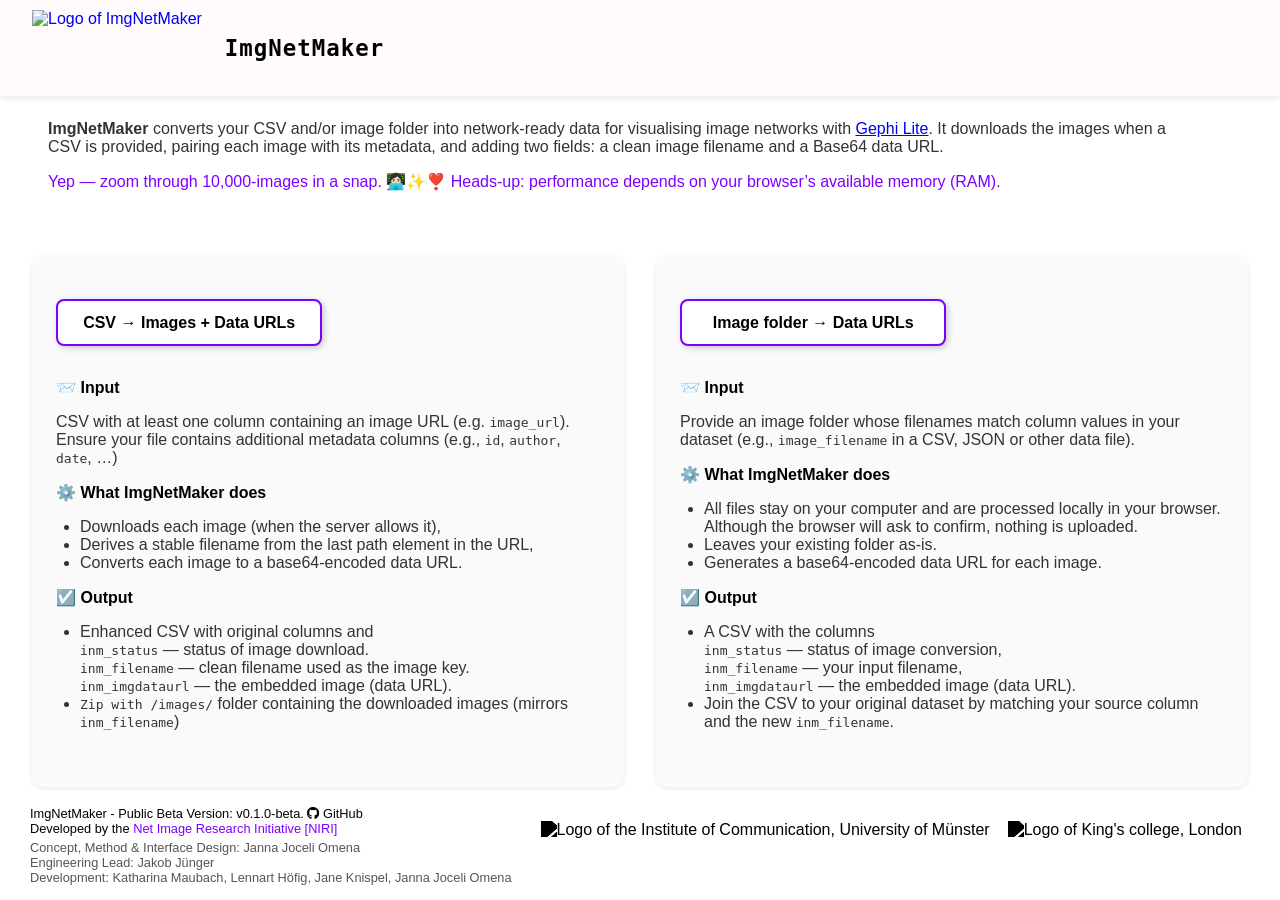
==== docs/index.html @ 1b12f12f "Add contributor credits to footer Co-Authored-By: Claude Opus 5.5 <noreply@anthropic.com> Claude-Ses" ====
<!DOCTYPE html>
<html lang="en">
<head>
    <meta charset="UTF-8">
    <meta name="viewport" content="width=device-width, initial-scale=1">
    <title>ImgNetMaker</title>
    <link rel="icon" type="image/png" href="src/img/favicon.png" />

    <link rel="stylesheet" href="https://cdnjs.cloudflare.com/ajax/libs/font-awesome/6.4.0/css/all.min.css" />

    <link rel="stylesheet" href="src/css/app.css">
    <link rel="stylesheet" href="src/css/widgets.css">
    <link rel="stylesheet" href="src/css/flow.css">

    <script src="https://cdn.jsdelivr.net/npm/three@0.152.2/build/three.min.js"></script>
    <script src="src/js/shader.js"></script>
</head>
<body>

<div id="pageWidget" class="stage-start">

  <header>
    <a href="index.html">
    <img src="src/img/favicon.png" alt="Logo of ImgNetMaker" class="headerLogo">
    <h1 class="headerTitle">ImgNetMaker</h1>
    </a>
  </header>

  <div id="contentWrapper">
    <section id="introWrapper">
      <div class="text-block">
        <p>
          <strong>ImgNetMaker</strong> converts your CSV and/or image folder into
          network-ready data for visualising image networks with
          <a href="https://gephi.org/gephi-lite/" target="_blank" rel="noopener">Gephi Lite</a>.
          It downloads the images when a CSV is provided, pairing each image with
          its metadata, and adding two fields: a clean image filename and a Base64 data URL.
        </p>
        <p class="accent">
          Yep — zoom through 10,000-images in a snap. 👩🏻‍💻✨❣️ Heads-up: performance depends on your browser’s
          available memory (RAM).
        </p>
      </div>
    </section>

    <div class="two-columns">
      <section>

        <div class="text-block">
          <h1>
            <a href="src/index.html?mode=getimg" class="linkbutton">CSV → Images + Data URLs</a>
          </h1>
        </div>

        <div class="text-block">
          <h2>📨 Input</h2>
          <p>
            CSV with at least one column containing an image URL (e.g. <code>image_url</code>).
            Ensure your file contains additional metadata columns (e.g., <code>id</code>,
            <code>author</code>, <code>date</code>, …)
          </p>

          <h2>⚙️ What ImgNetMaker does</h2>
          <ul>
            <li>Downloads each image (when the server allows it),</li>
            <li>Derives a stable filename from the last path element in the URL,</li>
            <li>Converts each image to a base64-encoded data URL.</li>
          </ul>

          <h2>☑️ Output</h2>
          <ul>
            <li>
              Enhanced CSV with original columns and<br>
              <code>inm_status</code> — status of image download.<br>
              <code>inm_filename</code> — clean filename used as the image key.<br>
              <code>inm_imgdataurl</code> — the embedded image (data URL).
            </li>
            <li>
              <code>Zip with /images/</code> folder containing the downloaded images
              (mirrors <code>inm_filename</code>)
            </li>
          </ul>
        </div>

      </section>

      <section>
        <div class="text-block">
          <h1>
            <a href="src/index.html?mode=geturl" class="linkbutton">Image folder → Data URLs</a>
          </h1>
        </div>

        <div class="text-block">
          <h2>📨 Input</h2>
          <p>
            Provide an image folder whose filenames match column values in your dataset
            (e.g., <code>image_filename</code> in a CSV, JSON or other data file).
          </p>

          <h2>⚙️ What ImgNetMaker does</h2>
          <ul>
            <li>
                All files stay on your computer and are processed locally in your browser.
                Although the browser will ask to confirm, nothing is uploaded.
            </li>
            <li>Leaves your existing folder as-is.</li>
            <li>Generates a base64-encoded data URL for each image.</li>
          </ul>

          <h2>☑️ Output</h2>
          <ul>
            <li>
              A CSV with the columns<br>
              <code>inm_status</code> — status of image conversion,<br>
              <code>inm_filename</code> — your input filename, <br>
              <code>inm_imgdataurl</code> — the embedded image (data URL).
            </li>
            <li>Join the CSV to your original dataset by matching your source column and the new <code>inm_filename</code>.</li>
          </ul>
        </div>

      </section>
    </div>

     <section>
          <div class="text-block">
                <h2>What's next: How to create image networks with Gephi Lite?</h2>

                <p>
                    Build the bipartite network with
                    <a href="https://medialab.github.io/table2net/" target="_blank" rel="noopener">Table2Net</a>.
                </p>

                <ul>
                    <li>Include <code>inm_imgdataurl</code> as an attribute on the <strong>image</strong> nodes (along with any
                        other metadata).
                    </li>
                    <li>Export as <strong>GEXF</strong> (nodes, edges, and attributes).</li>
                </ul>
                <p>
                    Open in Gephi Lite
                </p>
                <ul>
                    <li>Drag and drop the <code>.gexf</code> file into <a href="https://gephi.org/gephi-lite/" target="_blank" rel="noopener">Gephi Lite</a>.</li>
                </ul>
                <p>
                    Display images
                </p>
                <ul>
                    <li>Go to <strong>Appearance → Nodes → Images</strong>.</li>
                    <li>Set images from <em>Attribute</em> and choose the <code>inm_imgdataurl</code> column (in Gephi Lite it may
                        appear under some name such as <em>attr_1_1</em>).
                    </li>
                </ul>

            </div>
      </section>
  </div>


    <footer>
      <div id="footertext">
        <p class="hide-small">
          ImgNetMaker - Public Beta Version: v0.1.0-beta.
          <i class="fab fa-github" aria-hidden="true"></i>
          <a href="https://github.com/datavana/imgnetmkr" target="_blank">GitHub</a>
        </p>
        <p>
          Developed by the
          <a href="https://github.com/datavana/imgnetmkr?tab=readme-ov-file#contributions" class="accent">
            Net Image Research Initiative [NIRI]
          </a>
        </p>
        <p class="credits">
          Concept, Method &amp; Interface Design: Janna Joceli Omena<br>
          Engineering Lead: Jakob Jünger<br>
          Development: Katharina Maubach, Lennart Höfig, Jane Knispel, Janna Joceli Omena
        </p>
      </div>
      <div id="inslogo">
        <img src="src/img/logo_ifk.svg" alt="Logo of the Institute of Communication, University of Münster" class="headerLogo">
        <img src="src/img/logo_kc.svg" alt="Logo of King's college, London" class="headerLogo">
      </div>
    </footer>

</div>
</body>
</html>
---- docs/src/css/app.css ----
:root {
    --base-corner-radius: 10px;
    --main-bg-color: white;
    --header-bg: url("../img/background_100.jpg");
    --button-bg-color: white; /* primary button background */
    --fail-bg-color: #F38CA9; /* fail status background */
    --success-bg-color: #C8F5D3; /* success status background */
    --log-font-color:  #666;
    --landing-bg-color: #7C00FF;
    --color-accent: #7C00FF;
    --inm-bg-color: #efefff;
}

/*
 * General settings --------------------------------
 */
html, body {
    height: 100%;
    margin: 0;
    padding: 0;
    font-family: "Segoe UI", Roboto, sans-serif;
    background: var(--main-bg-color);
    color: #333;
}

h1 {

}

h2 {
    color: black;
    margin-top: 1rem;
    margin-bottom: 0.5rem;
    display: flex;
    align-items: center;
    gap: 0.5rem;
    font-size: 1rem;
}

button {
    background: white;
    color: black;
    border: 0.125rem solid black;
    padding: 0.6rem 1.2rem;
    border-radius: 0.5rem;
    cursor: pointer;
    font-size: 1rem;
    transition: background 0.2s ease-in-out,
    box-shadow 0.2s ease-in-out;
    box-shadow: 0.125rem 0.125rem 0.375rem rgba(0, 0, 0, 0.2);
}

button:hover {
    background: #f5f5f5;
    box-shadow: 0.1875rem 0.1875rem 0.5rem rgba(0, 0, 0, 0.3);
}

button:disabled {
    background: #ccc;
    cursor: not-allowed;
}

button.button-inline {
    display: inline-block;
}

.button {
    background: white;
    color: black;
    border: 0.125rem solid black;
    padding: 0.6rem 1.2rem;
    border-radius: 8px;
    cursor: pointer;
    font-size: 1rem;
    transition: background 0.2s ease-in-out, box-shadow 0.2s ease-in-out;
    box-shadow: 0.125rem 0.125rem 0.375rem rgba(0, 0, 0, 0.2);
    text-align: center;
}

.button:hover {
    background: #f5f5f5;
    box-shadow: 0.1875rem 0.1875rem 0.5rem rgba(0, 0, 0, 0.3);
}

input[type="file"] {
    display: none;
}

.input-wrapper-select label {
  display: block;
  font-size: 0.9rem;
}

.input-wrapper-select select {
  display: block;
  width: 100%;
  font-size: 1rem;
}

table {
    border-collapse: collapse;
    width: 100%;
    background: white;
    border-radius: 0.5rem;
    overflow: auto;
    box-shadow: 0 0.125rem 0.375rem rgba(0, 0, 0, 0.05);
}

th, td {
    border: 0.0625rem solid #eee;
    padding: 0.6rem 1rem;
    font-size: 1rem;
    white-space: nowrap;
    overflow: hidden;
    text-overflow: ellipsis;
    max-width: 20em;
}

th {
    background: white; /* slightly darker than #FAF0E6 */
    text-align: left;
    font-weight: 600;
}

td.status {
    width: 2rem;
    text-align: center;
}

th.row-number, th.inm-column {
    background-color: var(--inm-bg-color);
}

.success td.row-number {
    background-color: var(--success-bg-color);
}

.fail td.row-number {
    background-color: var(--fail-bg-color);
}

ul {
    list-style-position: outside;
    padding-left: 1.5em;
    margin-left: 0;
}

.accent {
    color: var(--color-accent);
}

/**
 * Page container and layout --------------------------------
 */

canvas#warpCanvas {
    display: none;
    width: 100%;
    height: 100%;
    /*mix-blend-mode: multiply;*/
}

#pageWidget {
    margin: 0;
    height: 100%;
    display: flex;
    flex-direction: column; /* stack children vertically */
}

#contentWrapper {
    flex: 1;
    overflow: auto;
}

/* Header */

header {
    position: relative;
    background: var(--header-bg);
    background-size: cover;
    background-position: center;
    color: white;
    padding: 0.5rem 2rem;
    box-shadow: 0 2px 6px rgba(0, 0, 0, 0.1);
    z-index: 1;
    height: 80px;
    display: flex;
}

header::before {
    content: "";
    position: absolute;
    top: 0;
    left: 0;
    width: 100%;
    height: 100%;
    background-color: rgba(255, 240, 245, 0.3);
    pointer-events: none;
    z-index: 0;
}

header a {
    display: flex;
    align-items: center;
    gap: 15px;
}

header a,
header a:hover,
header a:focus {
    text-decoration: none;
}

/* Logo styling */
.headerLogo {
    height: 95%;
    width: auto;
    flex-shrink: 0;
    position: relative;
    z-index: 2;
    margin-right: 0.5em;
}

h1.headerTitle {
    font-family: monospace; /* typewriter style */
    color: #000000; /* black text */
    font-size: 1.4rem; /* adjust as needed */
    margin: 0; /* remove default margin */
    position: relative;
    font-weight: 570;
    z-index: 2; /* above overlay */
    letter-spacing: 1px; /* optional typewriter spacing */
}


.two-columns {
    display: flex;
    flex-wrap: wrap; /* allows stacking on smaller screens */
    gap: 2rem; /* space between the boxes */
    justify-content: center; /* centers the boxes horizontally */
    padding: 2rem; /* space from screen edges */
    box-sizing: border-box;
}

.two-columns section {
    flex: 1 1 18.75rem; /* grow, shrink, min width */
    box-sizing: border-box;
    padding: 1.5rem;
    background: #fafafa;
    border-radius: 0.75rem;
    box-shadow: 0 0.125rem 0.375rem rgba(0, 0, 0, 0.08);
}

.text-block {
    max-width: 37.5rem;
    margin-bottom: 2em;
}

/*
 * Intro section --------------------------------
 */

section#introWrapper {
    display: flex;
    flex-direction: row;
}

section#introWrapper div.text-block {
    flex: 2;
    padding: 0.5rem 1rem;
    margin: 0.5rem 1rem 0;
    font-size: 1rem;
    max-width: 70rem;
}

#contentWrapper > section > div.text-block {
    padding: 0 2rem 1rem 2rem;
    font-size: 1rem;
    max-width: 70rem;
}

/*
 * Fetch section --------------------------------
 */

.box {
    padding: 1.5rem;
    background: white;
    border-radius: var(--base-corner-radius);
    margin: 0.75rem 1rem;
    display: flex;
    align-items: center;
    gap: 1rem;
    font-size: 1rem;
}

#fetchWidget {
    display: flex;
}

#fileName {
    margin-left: 1rem;
    font-style: italic;
    color: #333;
}

/* Progress controls */
#progressControls {
    display: flex;
    flex: 1;
}

#progress {
    font-weight: bold;
    margin-left: 2em;
}

/* Thumbnails area */
#thumbsWidget {
    flex: 1;
    display: flex;
    flex-wrap: wrap; /* wrap into new rows */
    justify-content: flex-start; /* align items to the left */
    align-items: flex-start;
    gap: 0.5rem;
    margin-top: 1rem;

    height: auto; /* grow as needed */
    max-height: none; /* no cutoff */
    overflow: hidden;
}

/* Thumbnails */
#thumbsWidget img {
    max-width: 9.375rem; /* don’t upscale */
    height: auto; /* keep proportions */
    border-radius: 0.375rem;
    box-shadow: 0 0.125rem 0.25rem rgba(0, 0, 0, 0.1);
    object-fit: contain; /* never crop */
}

/*
 * Data section --------------------------------
 */

#dataWrapper {
    display: flex;
    flex-direction: row;
    flex: 1; /* middle row grows */
    padding: 1rem; /* spacing so table isn’t glued to edges */
    overflow: auto;
}

/* Table */
.tableWrapper {
    flex: 2;
    overflow: auto;
}

/* Log */
#logWidget {
    flex: 1;
    display: none;
    overflow: auto;
    margin-left: 3em;
}

#logWidget.log-notempty {
    display: flex;
}

#toggleLogBtn,
#showLogBtn {
    display: none;
}

/* Log Viewer Styles */
.log-section {
    border-top: 0.0625rem solid #ccc;
    background: #f9f9f9;
    display: flex;
    flex-direction: column;
}

.log-header {
    display: flex;
    align-items: center;
    gap: 1rem;
    padding: 0.5rem 1rem;
    background-color: var(--fail-bg-color);
    border-bottom: 1px solid #ddd;
}

.log-header h3 {
    margin: 0;
    font-size: 1rem;
}

.log-header button {
    padding: 0.25rem 0.5rem;
    font-size: 0.8rem;
    border: 0.0625rem solid #ccc;
    background: white;
    cursor: pointer;
    border-radius: 0.1875rem;
}

.log-header button:hover {
    background: #f0f0f0;
}

.log-data {
    flex: 1;
    overflow-y: auto;
    padding: 0.5rem;
}

.log-entry {
    margin-bottom: 0.5rem;
    padding: 0.5rem;
    background: white;
    border: 1px solid #ddd;
    border-radius: 0.1875rem;
    border-left: 0.1875rem solid var(--fail-bg-color);
    color: var(--log-font-color);
    font-size: 0.75rem;
}

.log-meta {
    white-space: nowrap;
    margin-bottom: 0.25rem;
}

.log-meta div {
    display: inline-block;
}

.log-details {
    padding-top: 0.25rem;
}

/*
 * Footer section --------------------------------
 */
footer {
    display: flex;
    margin-top: auto;
    justify-content: space-between; /* text left, logos right */
    align-items: center;
    padding: 0.9375rem 1.875rem;
    background-color: white;
    color: black;
}

#footertext p {
    margin: 0;
    font-weight: normal;
    font-size: 0.8rem;

}

#footertext a {
    color: black;
    text-decoration: none;
}

#footertext a.accent {
  color: var(--color-accent);
}

#footertext a:hover {
    text-decoration: underline;
}

/* Logos container */
#inslogo {
    display: flex;
    gap: 0.625rem;
    align-items: center;
}

/* Logos themselves */
#inslogo img {
    height: 3.125rem; /* small size */
    width: auto; /* keep aspect ratio */
    filter: brightness(0); /* make black */
}

/* Buttons */
.linkbutton {
    display: inline-block; /* works well inside <h1> */
    background: white;
    color: black;
    border: 0.125rem solid var(--landing-bg-color); /* 2px → 0.125rem */
    padding: 0.6rem 1.2rem; /* already in rem, keep */
    border-radius: 0.5rem; /* 8px → 0.5rem */
    cursor: pointer;
    font-size: 1rem;
    line-height: 1.5; /* vertical centering */
    width: 14rem;
    text-align: center;
    text-decoration: none;
    transition: background 0.2s ease-in-out, box-shadow 0.2s ease-in-out;
    box-shadow: 0.125rem 0.125rem 0.375rem rgba(0, 0, 0, 0.2); /* 2px 2px 6px → 0.125rem 0.125rem 0.375rem */
}

.linkbutton:hover {
    background: #f0f0f0;
    box-shadow: 0.25rem 0.25rem 0.625rem rgba(0, 0, 0, 0.3); /* hover shadow slightly bigger */
}


/* Small screens */

@media (max-width: 600px) {
    #contentWrapper {
        overflow: visible;
    }

    .two-columns {
        flex-direction: column; /* stack columns vertically */
        padding: 1rem; /* reduce padding a bit on smaller screens */
        gap: 1.5rem; /* less gap between sections */
    }

    .two-columns section {
        flex: 1 1 100%; /* full width for each section */
        padding: 0.9rem;
        font-size: 1.1rem;
    }

    /* let text block fill available width */
    section#introWrapper div.text-block,
    .text-block {
        max-width: 100%;
        flex: auto;
    }

    /* Increase header font-size and height a bit on mobile */
    header {
        height: 100px;
        padding: 1rem 1.5rem;
    }

    h1.headerTitle {
        font-size: 1.8rem; /* bigger heading */
    }

    .headerLogo {
        max-height: 80px;
    }

    .hide-small {
        display: none;
    }

    #fetchWidget,
    .inputWrapper {
        flex-direction: column;
    }
}

@media (max-width: 400px) {
    .headerLogo {
        max-height: 60px;
    }
}

/**
 * Build network section --------------------------------
 */

.network-box {
    flex-direction: column;
    align-items: stretch;
    width: 100%;
    box-sizing: border-box;
}

.network-title {
    margin: 0;
    font-size: 1.1rem;
}

.network-row {
    display: flex;
    flex-wrap: wrap;
    align-items: flex-end;
    gap: 1rem;
}

.network-fieldset {
    border: 1px solid #ddd;
    border-radius: 0.5rem;
    padding: 0.5rem 0.75rem;
    margin: 0;
    width: 100%;
}

.network-fieldset legend {
    font-size: 0.9rem;
    padding: 0 0.25rem;
}

#networkColumns {
    display: flex;
    flex-wrap: wrap;
    gap: 0.4rem 1rem;
}

.network-column {
    font-size: 0.95rem;
    cursor: pointer;
    white-space: nowrap;
}

.network-hint {
    font-size: 0.9rem;
    color: #666;
    margin: 0;
}

#footertext p.credits {
    margin-top: 0.25rem;
    color: #555;
}
---- docs/src/css/flow.css ----
/* Mode-specific adjustments */

.hide {
    display: none;
}

/** Start stage **/
.stage-start.mode-geturl .show-stage-start.show-mode-geturl,
.stage-start.mode-getimg .show-stage-start.show-mode-getimg {
    display: flex;
}

.stage-start .hide-stage-start {
    display: none;
}

/** Select stage **/
.stage-select.mode-geturl .show-stage-select.show-mode-geturl,
.stage-select.mode-getimg .show-stage-select.show-mode-getimg {
    display: flex;
}

.stage-select.stage-select-column .show-stage-select-column {
    display: flex;
}

.stage-source-csv .show-stage-source-csv,
.stage-source-folder .show-stage-source-folder {
    display: flex;
}

.stage-source-csv .show-stage-source-csv,
.stage-source-folder .show-stage-source-folder {
    display: flex;
}

/** Fetch stage **/
.stage-fetch .show-stage-fetch {
  display: flex;
}

/** Ready stage **/
.stage-ready .show-stage-ready {
  display: flex;
}

.stage-ready.stage-ready-zip button.show-stage-ready-zip,
.stage-ready.stage-ready-csv button.show-stage-ready-csv {
    display: inline-block;
}
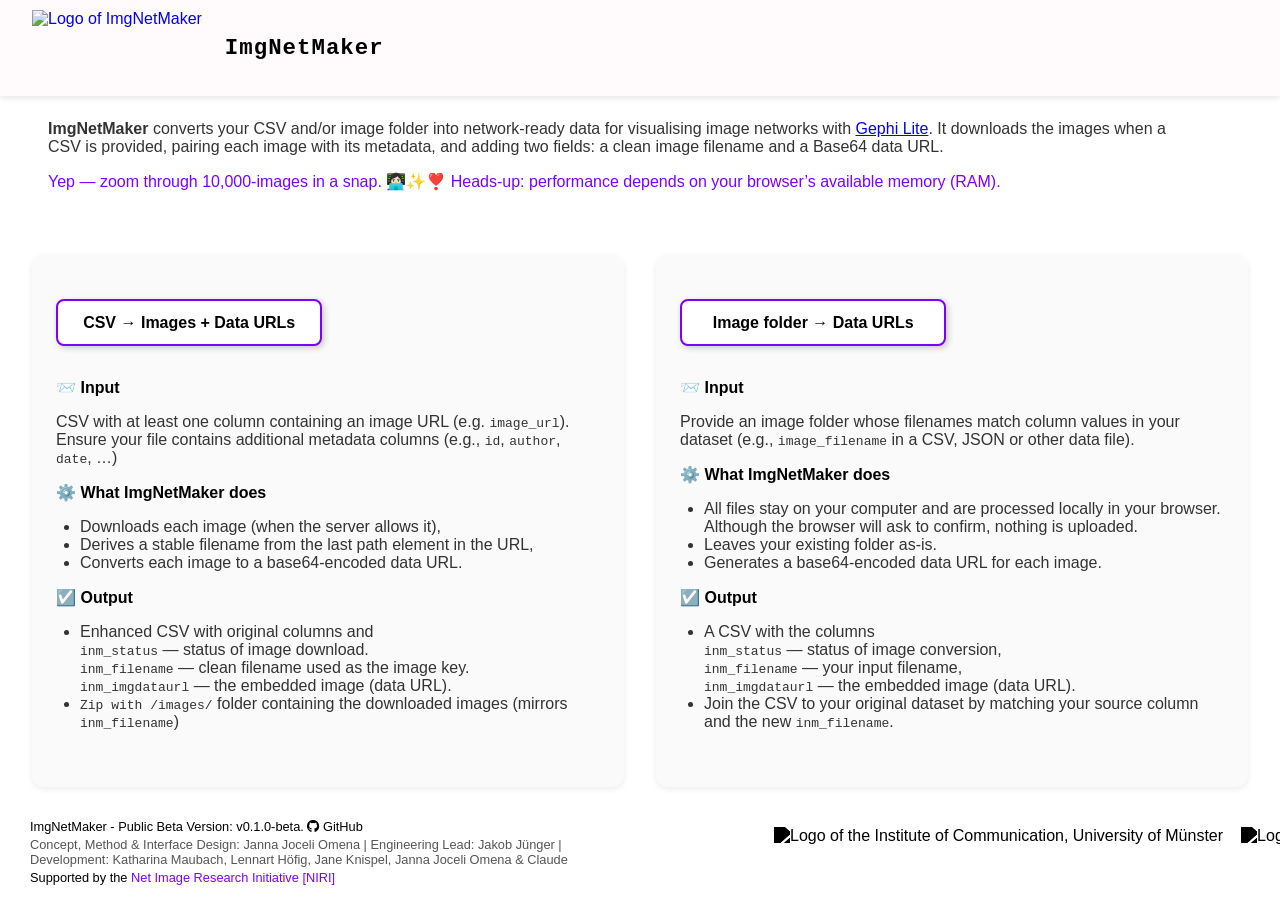
==== commit 8a6bcd1d: "Footer: one-line credits, link to jannajoceli/imgnetmaker, 'Supported by' NIRI Co-Authored-By: Claud" ====
--- a/docs/index.html
+++ b/docs/index.html
@@ -164,18 +164,16 @@
         <p class="hide-small">
           ImgNetMaker - Public Beta Version: v0.1.0-beta.
           <i class="fab fa-github" aria-hidden="true"></i>
-          <a href="https://github.com/datavana/imgnetmkr" target="_blank">GitHub</a>
+          <a href="https://github.com/jannajoceli/imgnetmaker" target="_blank" rel="noopener">GitHub</a>
+        </p>
+        <p class="credits">
+          <span>Concept, Method &amp; Interface Design: Janna Joceli Omena</span> |
+          <span>Engineering Lead: Jakob Jünger</span> |
+          <span>Development: Katharina Maubach, Lennart Höfig, Jane Knispel, Janna Joceli Omena &amp; Claude</span>
         </p>
         <p>
-          Developed by the
-          <a href="https://github.com/datavana/imgnetmkr?tab=readme-ov-file#contributions" class="accent">
-            Net Image Research Initiative [NIRI]
-          </a>
-        </p>
-        <p class="credits">
-          Concept, Method &amp; Interface Design: Janna Joceli Omena<br>
-          Engineering Lead: Jakob Jünger<br>
-          Development: Katharina Maubach, Lennart Höfig, Jane Knispel, Janna Joceli Omena
+          Supported by the
+          <a href="https://github.com/datavana/imgnetmkr?tab=readme-ov-file#contributions" class="accent" target="_blank" rel="noopener">Net Image Research Initiative [NIRI]</a>
         </p>
       </div>
       <div id="inslogo">
--- a/docs/src/css/app.css
+++ b/docs/src/css/app.css
@@ -452,6 +452,12 @@
     color: black;
 }
 
+#footertext {
+    flex: 1 1 auto;
+    min-width: 0;
+    padding-right: 1.5rem;
+}
+
 #footertext p {
     margin: 0;
     font-weight: normal;
@@ -621,6 +627,11 @@
 }
 
 #footertext p.credits {
-    margin-top: 0.25rem;
+    margin: 0.2rem 0;
     color: #555;
 }
+
+/* Wrap between roles, never inside a name */
+#footertext p.credits span {
+    white-space: nowrap;
+}
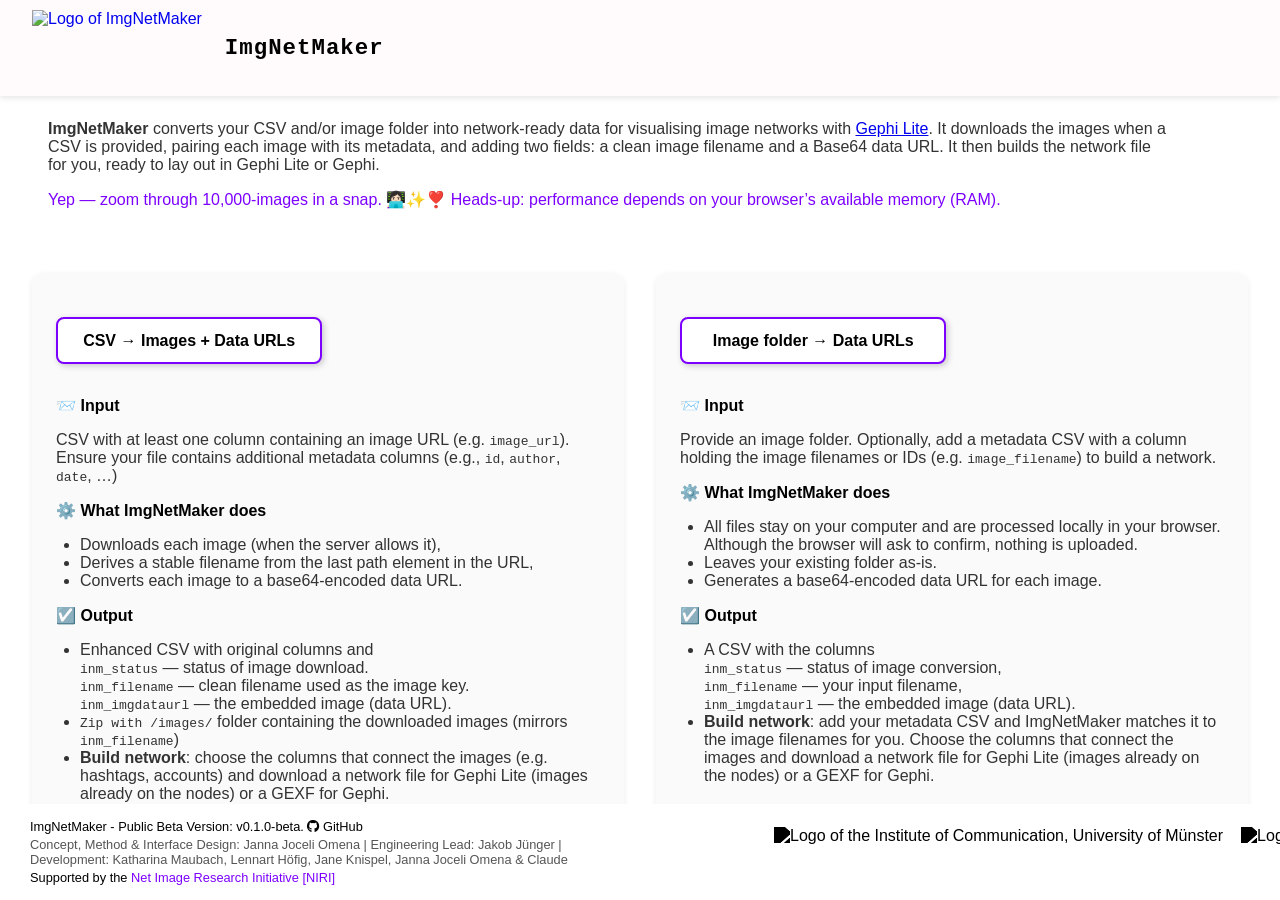
==== commit 6d75639f: "Welcome page: describe the Build network step Co-Authored-By: Claude Opus 5.5 <noreply@anthropic.com" ====
--- a/docs/index.html
+++ b/docs/index.html
@@ -35,6 +35,7 @@
           <a href="https://gephi.org/gephi-lite/" target="_blank" rel="noopener">Gephi Lite</a>.
           It downloads the images when a CSV is provided, pairing each image with
           its metadata, and adding two fields: a clean image filename and a Base64 data URL.
+          It then builds the network file for you, ready to lay out in Gephi Lite or Gephi.
         </p>
         <p class="accent">
           Yep — zoom through 10,000-images in a snap. 👩🏻‍💻✨❣️ Heads-up: performance depends on your browser’s
@@ -79,6 +80,11 @@
               <code>Zip with /images/</code> folder containing the downloaded images
               (mirrors <code>inm_filename</code>)
             </li>
+            <li>
+              <strong>Build network</strong>: choose the columns that connect the images
+              (e.g. hashtags, accounts) and download a network file for
+              Gephi Lite (images already on the nodes) or a GEXF for Gephi.
+            </li>
           </ul>
         </div>
 
@@ -94,8 +100,8 @@
         <div class="text-block">
           <h2>📨 Input</h2>
           <p>
-            Provide an image folder whose filenames match column values in your dataset
-            (e.g., <code>image_filename</code> in a CSV, JSON or other data file).
+            Provide an image folder. Optionally, add a metadata CSV with a column holding
+            the image filenames or IDs (e.g. <code>image_filename</code>) to build a network.
           </p>
 
           <h2>⚙️ What ImgNetMaker does</h2>
@@ -116,7 +122,11 @@
               <code>inm_filename</code> — your input filename, <br>
               <code>inm_imgdataurl</code> — the embedded image (data URL).
             </li>
-            <li>Join the CSV to your original dataset by matching your source column and the new <code>inm_filename</code>.</li>
+            <li>
+              <strong>Build network</strong>: add your metadata CSV and ImgNetMaker matches it
+              to the image filenames for you. Choose the columns that connect the images and
+              download a network file for Gephi Lite (images already on the nodes) or a GEXF for Gephi.
+            </li>
           </ul>
         </div>
 
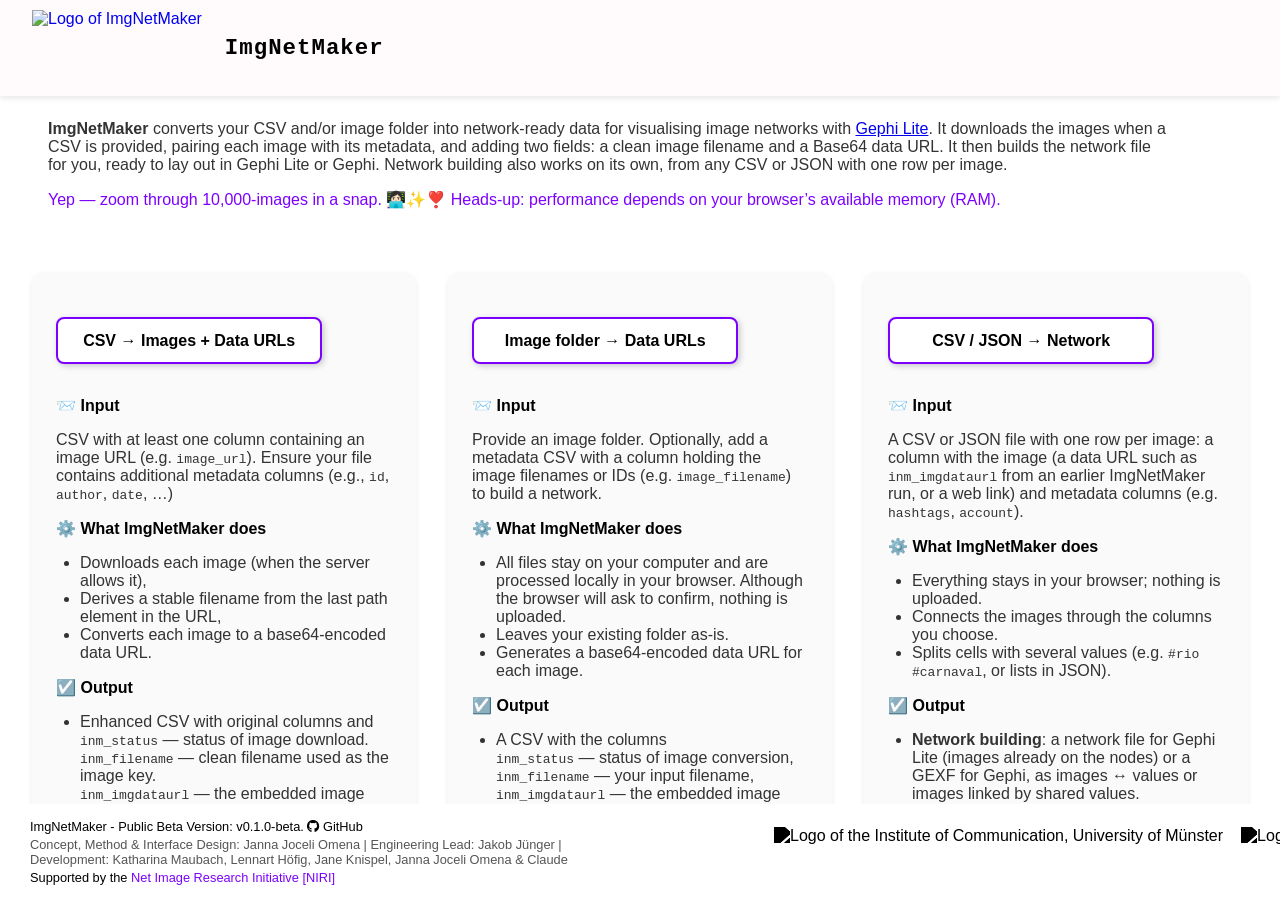
==== commit e31d67c1: "Network building as an independent entry point (CSV/JSON -> Network) - Third entry on the welcome pa" ====
--- a/docs/index.html
+++ b/docs/index.html
@@ -36,6 +36,7 @@
           It downloads the images when a CSV is provided, pairing each image with
           its metadata, and adding two fields: a clean image filename and a Base64 data URL.
           It then builds the network file for you, ready to lay out in Gephi Lite or Gephi.
+          Network building also works on its own, from any CSV or JSON with one row per image.
         </p>
         <p class="accent">
           Yep — zoom through 10,000-images in a snap. 👩🏻‍💻✨❣️ Heads-up: performance depends on your browser’s
@@ -81,7 +82,7 @@
               (mirrors <code>inm_filename</code>)
             </li>
             <li>
-              <strong>Build network</strong>: choose the columns that connect the images
+              <strong>Network building</strong>: choose the columns that connect the images
               (e.g. hashtags, accounts) and download a network file for
               Gephi Lite (images already on the nodes) or a GEXF for Gephi.
             </li>
@@ -123,13 +124,47 @@
               <code>inm_imgdataurl</code> — the embedded image (data URL).
             </li>
             <li>
-              <strong>Build network</strong>: add your metadata CSV and ImgNetMaker matches it
+              <strong>Network building</strong>: add your metadata CSV and ImgNetMaker matches it
               to the image filenames for you. Choose the columns that connect the images and
               download a network file for Gephi Lite (images already on the nodes) or a GEXF for Gephi.
             </li>
           </ul>
         </div>
 
+      </section>
+
+      <section>
+        <div class="text-block">
+          <h1>
+            <a href="src/index.html?mode=network" class="linkbutton">CSV / JSON → Network</a>
+          </h1>
+        </div>
+
+        <div class="text-block">
+          <h2>📨 Input</h2>
+          <p>
+            A CSV or JSON file with one row per image: a column with the image
+            (a data URL such as <code>inm_imgdataurl</code> from an earlier ImgNetMaker run,
+            or a web link) and metadata columns (e.g. <code>hashtags</code>, <code>account</code>).
+          </p>
+
+          <h2>⚙️ What ImgNetMaker does</h2>
+          <ul>
+            <li>Everything stays in your browser; nothing is uploaded.</li>
+            <li>Connects the images through the columns you choose.</li>
+            <li>Splits cells with several values (e.g. <code>#rio #carnaval</code>, or lists in JSON).</li>
+          </ul>
+
+          <h2>☑️ Output</h2>
+          <ul>
+            <li>
+              <strong>Network building</strong>: a network file for Gephi Lite
+              (images already on the nodes) or a GEXF for Gephi,
+              as images ↔ values or images linked by shared values.
+            </li>
+            <li>Lay it out in Gephi Lite or Gephi (e.g. ForceAtlas2).</li>
+          </ul>
+        </div>
       </section>
     </div>
 
--- a/docs/src/css/app.css
+++ b/docs/src/css/app.css
@@ -635,3 +635,7 @@
 #footertext p.credits span {
     white-space: nowrap;
 }
+
+#processNetworkWrapper .button {
+    white-space: nowrap;
+}
--- a/docs/src/css/flow.css
+++ b/docs/src/css/flow.css
@@ -49,3 +49,14 @@
 .stage-ready.stage-ready-csv button.show-stage-ready-csv {
     display: inline-block;
 }
+
+/** Network building on its own (mode=network) **/
+.stage-start.mode-network .show-stage-start.show-mode-network,
+.stage-network.mode-network .show-stage-network.show-mode-network {
+    display: flex;
+}
+
+.stage-network .network-box.show-stage-network,
+.stage-network .network-row.show-stage-network {
+    display: flex;
+}
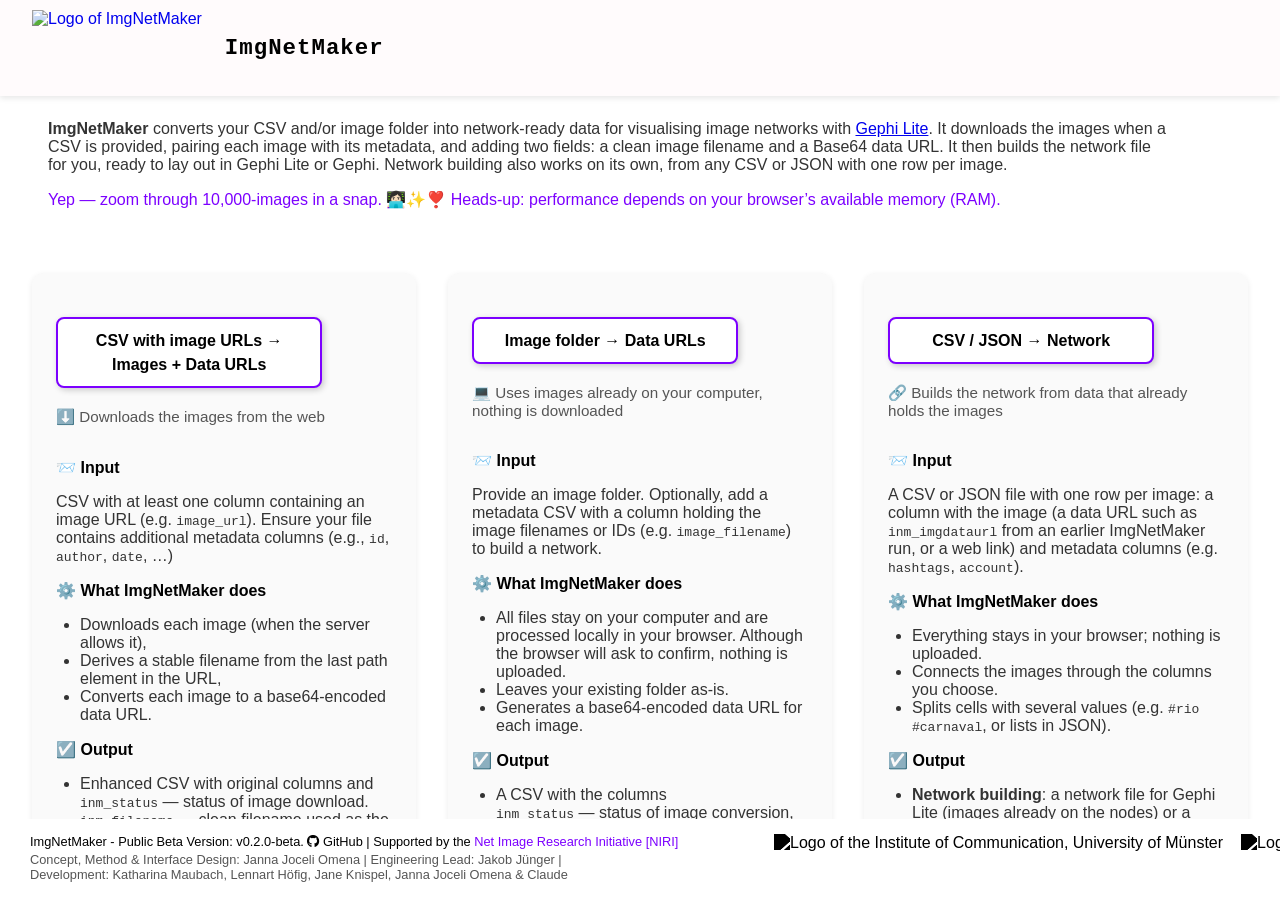
==== commit 68a97c8d: "Welcome page: clearer entry labels and hints, updated What's next, v0.2.0-beta footer - 'CSV with im" ====
--- a/docs/index.html
+++ b/docs/index.html
@@ -50,8 +50,9 @@
 
         <div class="text-block">
           <h1>
-            <a href="src/index.html?mode=getimg" class="linkbutton">CSV → Images + Data URLs</a>
+            <a href="src/index.html?mode=getimg" class="linkbutton">CSV with image URLs → Images + Data URLs</a>
           </h1>
+          <p class="mode-hint">⬇️ Downloads the images from the web</p>
         </div>
 
         <div class="text-block">
@@ -96,6 +97,7 @@
           <h1>
             <a href="src/index.html?mode=geturl" class="linkbutton">Image folder → Data URLs</a>
           </h1>
+          <p class="mode-hint">💻 Uses images already on your computer, nothing is downloaded</p>
         </div>
 
         <div class="text-block">
@@ -138,6 +140,7 @@
           <h1>
             <a href="src/index.html?mode=network" class="linkbutton">CSV / JSON → Network</a>
           </h1>
+          <p class="mode-hint">🔗 Builds the network from data that already holds the images</p>
         </div>
 
         <div class="text-block">
@@ -170,35 +173,21 @@
 
      <section>
           <div class="text-block">
-                <h2>What's next: How to create image networks with Gephi Lite?</h2>
-
-                <p>
-                    Build the bipartite network with
-                    <a href="https://medialab.github.io/table2net/" target="_blank" rel="noopener">Table2Net</a>.
-                </p>
-
+                <h2>What's next: how to see your image network</h2>
+
+                <p><strong>In Gephi Lite</strong> (file ending in <code>.gephi-lite.json</code>)</p>
                 <ul>
-                    <li>Include <code>inm_imgdataurl</code> as an attribute on the <strong>image</strong> nodes (along with any
-                        other metadata).
-                    </li>
-                    <li>Export as <strong>GEXF</strong> (nodes, edges, and attributes).</li>
+                    <li>Drag and drop the file into <a href="https://gephi.org/gephi-lite/" target="_blank" rel="noopener">Gephi Lite</a>. The images are already on the nodes.</li>
+                    <li>Spatialise with <strong>Layout → ForceAtlas2</strong>.</li>
+                    <li>To switch images off or on: <strong>Appearance → Nodes → Images</strong>, column <code>inm_imgdataurl</code>.</li>
                 </ul>
-                <p>
-                    Open in Gephi Lite
-                </p>
+
+                <p><strong>In Gephi desktop</strong> (file ending in <code>.gexf</code>)</p>
                 <ul>
-                    <li>Drag and drop the <code>.gexf</code> file into <a href="https://gephi.org/gephi-lite/" target="_blank" rel="noopener">Gephi Lite</a>.</li>
+                    <li>Open the file and spatialise with ForceAtlas2.</li>
+                    <li>With the Image Preview plugin: in <strong>Preview</strong>, tick <em>Render Nodes As Images</em> and set
+                        <em>Image Path</em> to your images folder (the <code>images</code> folder from the ImgNetMaker ZIP, or your own folder).</li>
                 </ul>
-                <p>
-                    Display images
-                </p>
-                <ul>
-                    <li>Go to <strong>Appearance → Nodes → Images</strong>.</li>
-                    <li>Set images from <em>Attribute</em> and choose the <code>inm_imgdataurl</code> column (in Gephi Lite it may
-                        appear under some name such as <em>attr_1_1</em>).
-                    </li>
-                </ul>
-
             </div>
       </section>
   </div>
@@ -206,19 +195,18 @@
 
     <footer>
       <div id="footertext">
-        <p class="hide-small">
-          ImgNetMaker - Public Beta Version: v0.1.0-beta.
+        <p>
+          ImgNetMaker - Public Beta Version: v0.2.0-beta.
           <i class="fab fa-github" aria-hidden="true"></i>
           <a href="https://github.com/jannajoceli/imgnetmaker" target="_blank" rel="noopener">GitHub</a>
+          |
+          Supported by the
+          <a href="https://github.com/datavana/imgnetmkr?tab=readme-ov-file#contributions" class="accent" target="_blank" rel="noopener">Net Image Research Initiative [NIRI]</a>
         </p>
         <p class="credits">
           <span>Concept, Method &amp; Interface Design: Janna Joceli Omena</span> |
           <span>Engineering Lead: Jakob Jünger</span> |
           <span>Development: Katharina Maubach, Lennart Höfig, Jane Knispel, Janna Joceli Omena &amp; Claude</span>
-        </p>
-        <p>
-          Supported by the
-          <a href="https://github.com/datavana/imgnetmkr?tab=readme-ov-file#contributions" class="accent" target="_blank" rel="noopener">Net Image Research Initiative [NIRI]</a>
         </p>
       </div>
       <div id="inslogo">
--- a/docs/src/css/app.css
+++ b/docs/src/css/app.css
@@ -639,3 +639,10 @@
 #processNetworkWrapper .button {
     white-space: nowrap;
 }
+
+/* One-line hint under each entry button on the welcome page */
+.mode-hint {
+    margin: 0.75rem 0 0;
+    font-size: 0.95rem;
+    color: #555;
+}
